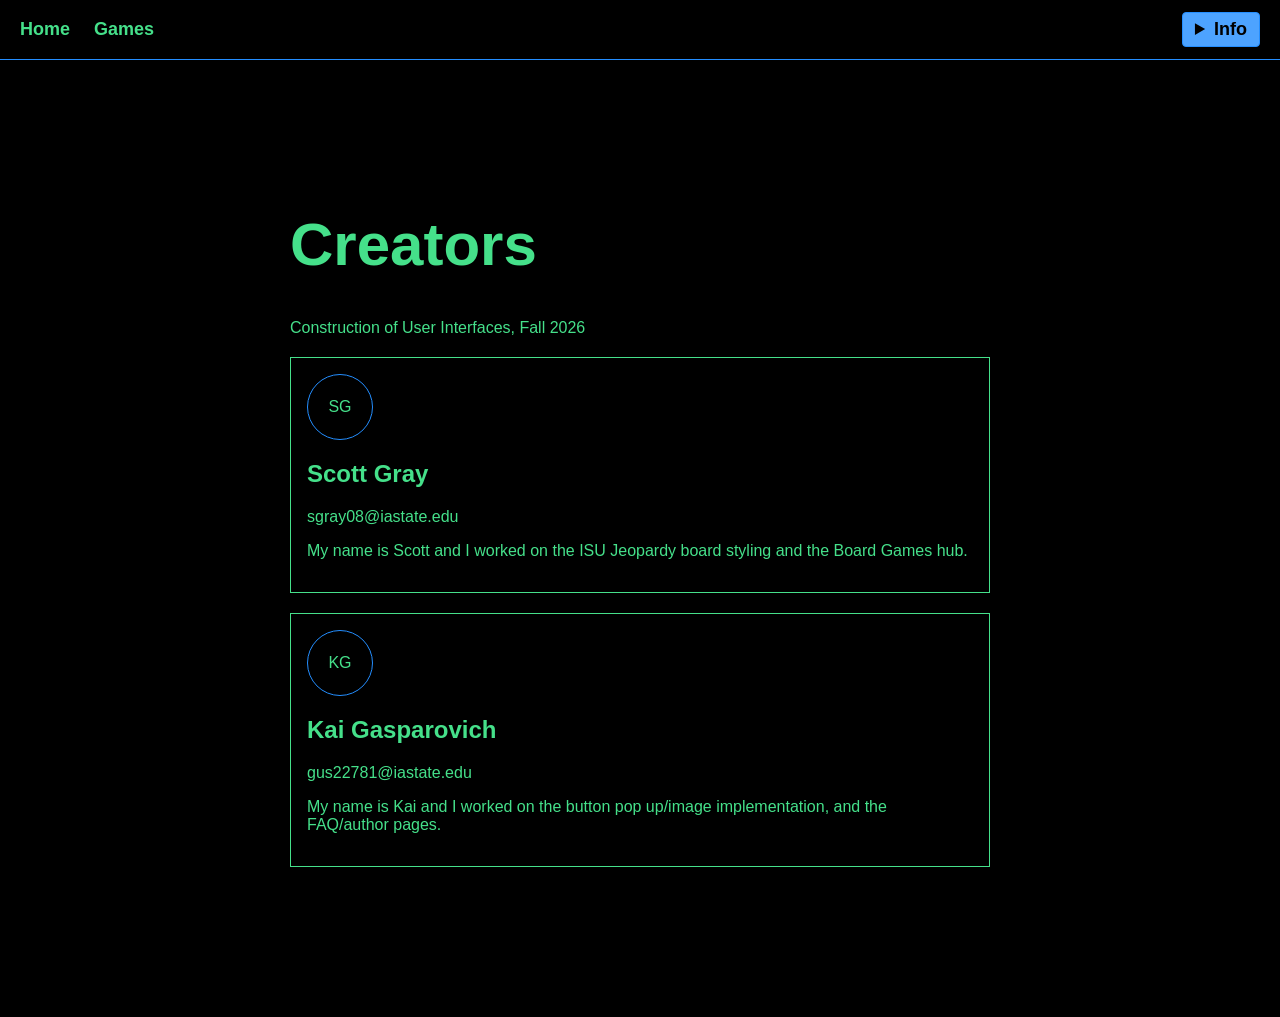
==== author/authors.html @ 19493d52 "ADD: ISU Jeopardy game board project with Board Games hub, leaderboard and FAQ" ====
<!doctype html>
<html lang="en">
<head>
  <meta charset="utf-8">
  <title>Creators</title>
  <link rel="stylesheet" href="../assets/authors.css">
  <link rel="stylesheet" href="../assets/navbar.css">
  <script src="authors.js" defer></script>
</head>
<body>
  <nav class="site-nav" aria-label="Main navigation">
    <a href="../index.html">Home</a>
    <a href="../content/games.html">Games</a>
    <details class="info-menu">
      <summary>Info</summary>
      <div class="info-links">
        <a href="authors.html">Creators</a>
        <a href="../faq/faq.html">FAQ</a>
      </div>
    </details>
  </nav>
  <main>
    <h1 id="pageTitle"></h1>
    <p id="courseName"></p>
    <section id="authors" aria-label="Project creators"></section>
  </main>
</body>
</html>
---- assets/authors.css ----
body {
  --nav-background: #000;
  --nav-color: #45e08a;
  --nav-border: #248eff;
  --nav-button-background: #4da3ff;
  --nav-button-color: #000;
  margin: 0;
  background: #000;
  color: #45e08a;
  font-family: Arial, sans-serif;
}
main {
  width: 700px;
  margin: 150px auto;
}
h1 {
  font-size: 60px;
}
a {
  color: #4da3ff;
}
.author {
  margin: 20px 0;
  padding: 16px;
  border: 1px solid #45e08a;
}
.avatar {
  display: grid;
  width: 64px;
  height: 64px;
  place-items: center;
  border: 1px solid #248eff;
  border-radius: 50%;
}
---- assets/navbar.css ----
.site-nav {
  display: flex;
  align-items: center;
  gap: 24px;
  padding: 12px 20px;
  border-bottom: 1px solid var(--nav-border);
  background: var(--nav-background);
  color: var(--nav-color);
  font-family: Arial, sans-serif;
}

.site-nav a,
.info-menu summary {
  color: var(--nav-color);
  font-size: 18px;
  font-weight: bold;
  text-decoration: none;
}

.info-menu {
  position: relative;
  margin-left: auto;
}

.info-menu summary {
  padding: 6px 12px;
  border: 1px solid var(--nav-border);
  border-radius: 4px;
  background: var(--nav-button-background);
  color: var(--nav-button-color);
  cursor: pointer;
}

.info-links {
  position: absolute;
  right: 0;
  display: none;
  min-width: 130px;
  flex-direction: column;
  padding: 6px;
  border: 1px solid var(--nav-border);
  background: var(--nav-background);
}

.info-menu[open] .info-links {
  display: flex;
}

.info-links a {
  padding: 8px;
}

:focus-visible {
  outline: none;
  box-shadow: none;
}
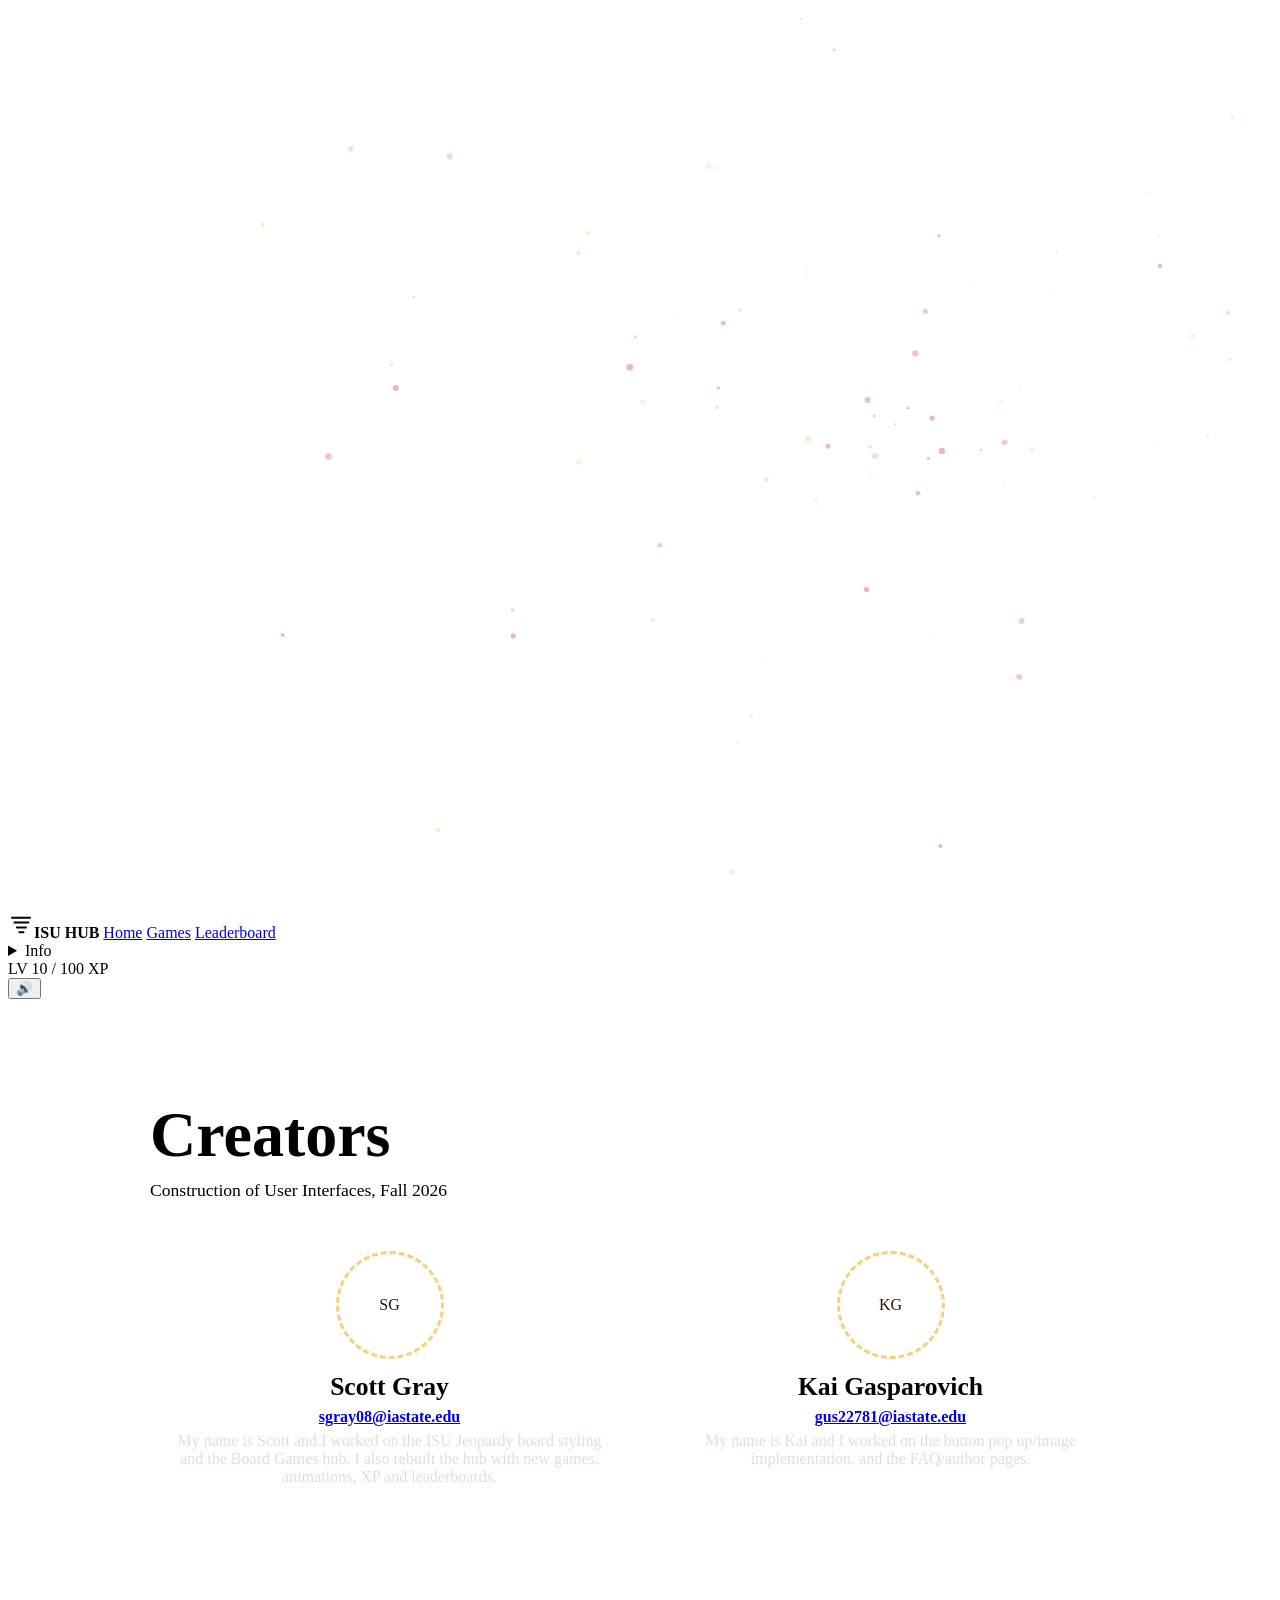
==== commit 26449cf2: "FEAT: restyle FAQ and creators pages for the new hub look" ====
--- a/author/authors.html
+++ b/author/authors.html
@@ -2,27 +2,30 @@
 <html lang="en">
 <head>
   <meta charset="utf-8">
+  <meta name="viewport" content="width=device-width, initial-scale=1">
   <title>Creators</title>
+  <link rel="stylesheet" href="../assets/hub.css">
   <link rel="stylesheet" href="../assets/authors.css">
-  <link rel="stylesheet" href="../assets/navbar.css">
+  <script src="../assets/hub.js" defer></script>
   <script src="authors.js" defer></script>
 </head>
 <body>
   <nav class="site-nav" aria-label="Main navigation">
     <a href="../index.html">Home</a>
     <a href="../content/games.html">Games</a>
+    <a href="../content/leaderboard.html">Leaderboard</a>
     <details class="info-menu">
       <summary>Info</summary>
       <div class="info-links">
-        <a href="authors.html">Creators</a>
+        <a href="authors.html" aria-current="page">Creators</a>
         <a href="../faq/faq.html">FAQ</a>
       </div>
     </details>
   </nav>
-  <main>
-    <h1 id="pageTitle"></h1>
-    <p id="courseName"></p>
-    <section id="authors" aria-label="Project creators"></section>
+  <main class="authors-page">
+    <h1 class="title" id="pageTitle">Creators</h1>
+    <p class="sub" id="courseName"></p>
+    <section id="authors" class="author-grid" aria-label="Project creators"></section>
   </main>
 </body>
 </html>
--- a/assets/authors.css
+++ b/assets/authors.css
@@ -1,34 +1,30 @@
-body {
-  --nav-background: #000;
-  --nav-color: #45e08a;
-  --nav-border: #248eff;
-  --nav-button-background: #4da3ff;
-  --nav-button-color: #000;
-  margin: 0;
-  background: #000;
-  color: #45e08a;
-  font-family: Arial, sans-serif;
+.authors-page { max-width: 980px; margin: 0 auto; padding: clamp(24px, 5vw, 56px) clamp(16px, 4vw, 30px) 80px; }
+.authors-page h1 { font-size: clamp(2.4rem, 6vw, 4rem); margin-bottom: 8px; }
+.sub { margin: 0 0 30px; color: var(--muted); font-size: 1.1rem; }
+
+.author-grid { display: grid; grid-template-columns: repeat(auto-fit, minmax(300px, 1fr)); gap: 22px; perspective: 1200px; }
+
+.author { padding: 28px 24px; text-align: center; }
+.avatar {
+  position: relative;
+  display: grid;
+  place-items: center;
+  width: 92px;
+  height: 92px;
+  margin: 0 auto 16px;
+  border-radius: 50%;
+  font: 900 1.9rem var(--display);
+  color: #2a1500;
+  background: linear-gradient(150deg, var(--gold-hot), var(--cardinal-hot));
 }
-main {
-  width: 700px;
-  margin: 150px auto;
+.avatar::before {
+  content: "";
+  position: absolute;
+  inset: -8px;
+  border-radius: 50%;
+  border: 3px dashed rgba(241, 190, 72, 0.7);
+  animation: spin 14s linear infinite;
 }
-h1 {
-  font-size: 60px;
-}
-a {
-  color: #4da3ff;
-}
-.author {
-  margin: 20px 0;
-  padding: 16px;
-  border: 1px solid #45e08a;
-}
-.avatar {
-  display: grid;
-  width: 64px;
-  height: 64px;
-  place-items: center;
-  border: 1px solid #248eff;
-  border-radius: 50%;
-}
+.author h2 { font-size: 1.6rem; margin-bottom: 4px; }
+.author p { margin: 6px 0; color: #ead9dc; }
+.author a { font-weight: 800; }
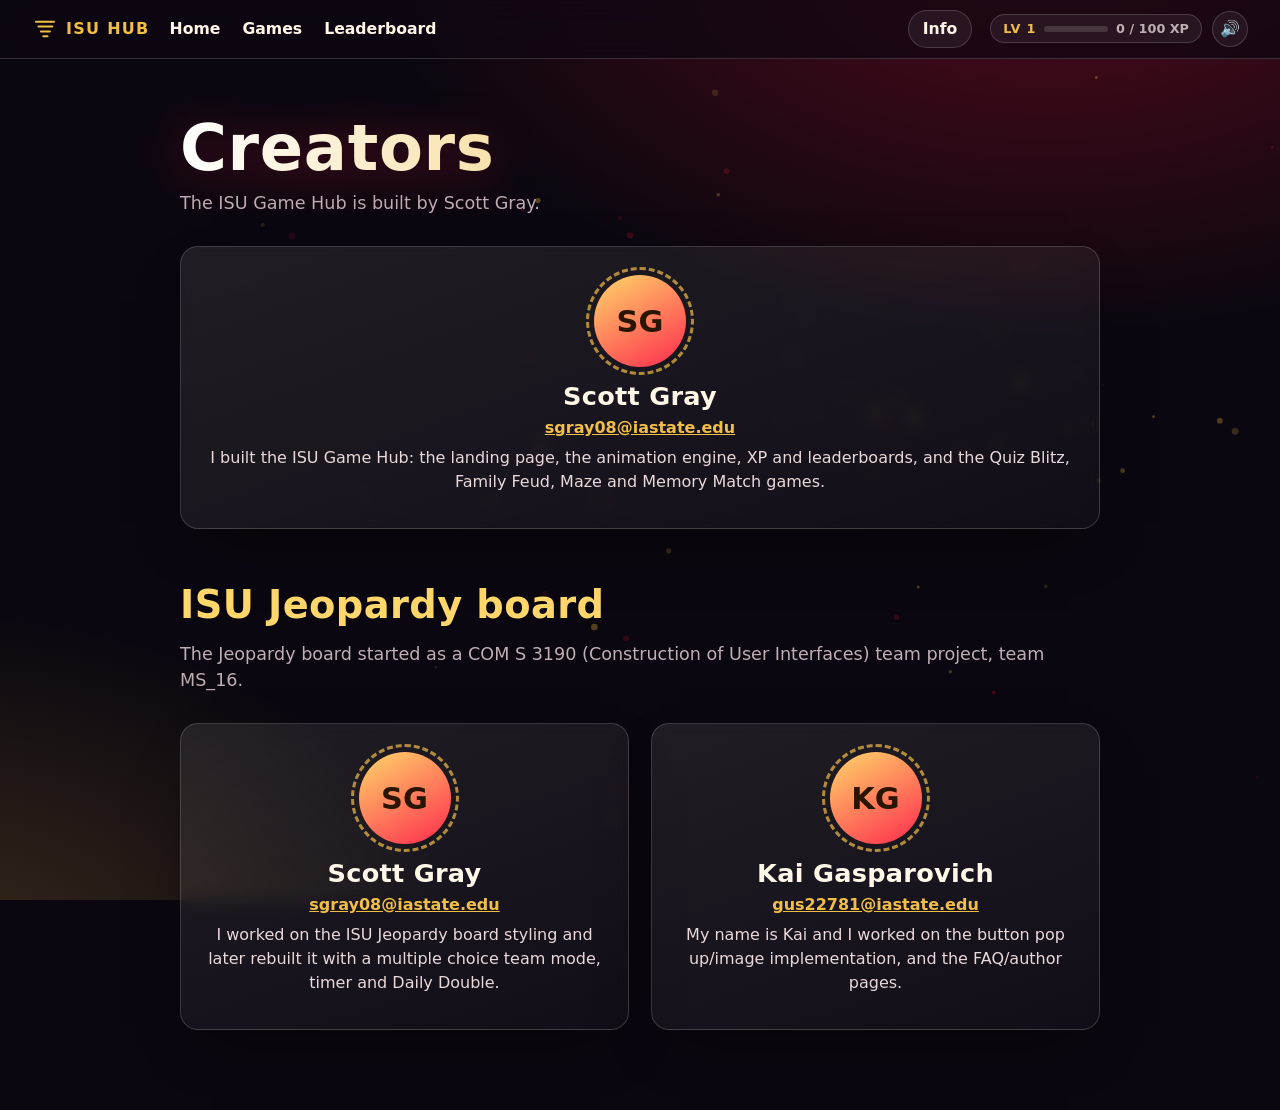
==== commit fae53d31: "REFACTOR: keep team credits on the ISU Jeopardy board and make the hub Scott's" ====
--- a/author/authors.html
+++ b/author/authors.html
@@ -24,8 +24,12 @@
   </nav>
   <main class="authors-page">
     <h1 class="title" id="pageTitle">Creators</h1>
-    <p class="sub" id="courseName"></p>
-    <section id="authors" class="author-grid" aria-label="Project creators"></section>
+    <p class="sub" id="intro"></p>
+    <section id="hubAuthors" class="author-grid" aria-label="Game hub creator"></section>
+
+    <h2 class="board-title" id="boardTitle"></h2>
+    <p class="sub" id="boardIntro"></p>
+    <section id="boardAuthors" class="author-grid" aria-label="ISU Jeopardy board team"></section>
   </main>
 </body>
 </html>
--- a/assets/hub.css
+++ b/assets/hub.css
@@ -0,0 +1,300 @@
+/* ISU Game Hub: shared design system. Cardinal and gold on a deep night background. */
+:root {
+  --bg: #0b0710;
+  --panel: rgba(255, 255, 255, 0.06);
+  --panel-strong: rgba(255, 255, 255, 0.1);
+  --stroke: rgba(255, 255, 255, 0.16);
+  --cardinal: #c8102e;
+  --cardinal-hot: #ff2a4d;
+  --gold: #f1be48;
+  --gold-hot: #ffd76a;
+  --ink: #fff7e8;
+  --muted: #bfaeb4;
+  --good: #38e0a0;
+  --bad: #ff4d6d;
+  --blue: #5aa9ff;
+  --radius: 18px;
+  --font: "Segoe UI", system-ui, -apple-system, Roboto, "Helvetica Neue", Arial, sans-serif;
+  --display: "Arial Black", "Segoe UI Black", Impact, system-ui, sans-serif;
+  --accent: var(--cardinal);
+  --accent2: var(--gold);
+}
+
+*, *::before, *::after { box-sizing: border-box; }
+
+html { color-scheme: dark; }
+
+body {
+  margin: 0;
+  min-height: 100vh;
+  color: var(--ink);
+  font-family: var(--font);
+  line-height: 1.5;
+  background:
+    radial-gradient(1100px 650px at 82% -8%, rgba(200, 16, 46, 0.38), transparent 62%),
+    radial-gradient(900px 600px at -6% 108%, rgba(241, 190, 72, 0.2), transparent 60%),
+    var(--bg);
+  background-attachment: fixed;
+  overflow-x: hidden;
+}
+
+#bg, #fx { position: fixed; inset: 0; pointer-events: none; }
+#bg { z-index: 0; }
+#fx { z-index: 900; }
+
+main, .site-nav { position: relative; z-index: 2; }
+
+h1, h2, h3 { font-family: var(--display); line-height: 1.05; letter-spacing: 0.01em; margin: 0 0 0.4em; }
+
+a { color: var(--gold); }
+
+:focus-visible { outline: 3px solid var(--gold); outline-offset: 3px; border-radius: 6px; }
+
+.sr-only { position: absolute; width: 1px; height: 1px; overflow: hidden; clip: rect(0 0 0 0); white-space: nowrap; }
+
+.title {
+  background: linear-gradient(90deg, #fff, var(--gold), var(--cardinal-hot), var(--gold), #fff);
+  background-size: 300% 100%;
+  -webkit-background-clip: text;
+  background-clip: text;
+  color: transparent;
+  animation: shift 7s linear infinite;
+  text-shadow: none;
+  filter: drop-shadow(0 6px 24px rgba(200, 16, 46, 0.45));
+}
+
+.ch { display: inline-block; will-change: transform; }
+/* Per-letter gradient: stays visible while each letter is animated on its own. */
+.title .ch {
+  background: linear-gradient(180deg, #fff 6%, var(--gold-hot) 48%, var(--cardinal-hot) 100%);
+  -webkit-background-clip: text;
+  background-clip: text;
+  color: transparent;
+}
+
+/* ----------------------------------------------------------------- nav */
+.site-nav {
+  position: sticky;
+  top: 0;
+  z-index: 50;
+  display: flex;
+  align-items: center;
+  flex-wrap: wrap;
+  gap: 6px 18px;
+  padding: 10px clamp(14px, 3vw, 32px);
+  background: rgba(14, 7, 18, 0.72);
+  backdrop-filter: blur(14px);
+  border-bottom: 1px solid var(--stroke);
+}
+
+.site-nav .brand { display: inline-flex; align-items: center; gap: 8px; color: var(--gold); font-family: var(--display); letter-spacing: 0.08em; }
+.site-nav .brand svg { animation: wobble 4s ease-in-out infinite; }
+
+.site-nav a, .info-menu summary {
+  color: var(--ink);
+  font-weight: 700;
+  font-size: 0.98rem;
+  text-decoration: none;
+  position: relative;
+  padding: 6px 2px;
+}
+
+.site-nav > a::after {
+  content: "";
+  position: absolute;
+  left: 0; right: 0; bottom: 0;
+  height: 2px;
+  background: linear-gradient(90deg, var(--cardinal-hot), var(--gold));
+  transform: scaleX(0);
+  transform-origin: left;
+  transition: transform 0.3s cubic-bezier(0.16, 1, 0.3, 1);
+}
+.site-nav > a:hover::after, .site-nav > a[aria-current="page"]::after { transform: scaleX(1); }
+
+.info-menu { position: relative; margin-left: auto; }
+.info-menu summary {
+  cursor: pointer;
+  list-style: none;
+  padding: 6px 14px;
+  border: 1px solid var(--stroke);
+  border-radius: 999px;
+  background: var(--panel);
+}
+.info-menu summary::-webkit-details-marker { display: none; }
+.info-links {
+  position: absolute;
+  right: 0;
+  top: calc(100% + 8px);
+  display: none;
+  min-width: 150px;
+  flex-direction: column;
+  padding: 6px;
+  border: 1px solid var(--stroke);
+  border-radius: 14px;
+  background: rgba(20, 9, 24, 0.96);
+  box-shadow: 0 20px 50px rgba(0, 0, 0, 0.5);
+}
+.info-menu[open] .info-links { display: flex; animation: drop 0.25s cubic-bezier(0.16, 1, 0.3, 1); }
+.info-links a { padding: 9px 12px; border-radius: 10px; }
+.info-links a:hover { background: var(--panel-strong); }
+
+.nav-right { display: flex; align-items: center; gap: 10px; }
+.lvl { display: inline-flex; align-items: center; gap: 8px; padding: 4px 12px; border: 1px solid var(--stroke); border-radius: 999px; background: var(--panel); font-size: 0.8rem; font-weight: 800; }
+.lvl-n { color: var(--gold); letter-spacing: 0.06em; }
+.lvl-bar { width: 64px; height: 6px; border-radius: 99px; background: rgba(255, 255, 255, 0.14); overflow: hidden; }
+.lvl-bar i { display: block; height: 100%; transform-origin: left; transform: scaleX(0); background: linear-gradient(90deg, var(--cardinal-hot), var(--gold)); transition: transform 0.8s cubic-bezier(0.16, 1, 0.3, 1); }
+.lvl-xp { color: var(--muted); font-weight: 600; }
+.mute { border: 1px solid var(--stroke); border-radius: 999px; background: var(--panel); color: var(--ink); width: 36px; height: 36px; cursor: pointer; font-size: 1rem; }
+.mute:hover { background: var(--panel-strong); }
+
+@media (max-width: 720px) {
+  .lvl-xp, .lvl-bar { display: none; }
+  .site-nav { gap: 4px 12px; }
+}
+
+/* -------------------------------------------------------------- buttons */
+.btn {
+  --c1: var(--cardinal);
+  --c2: var(--cardinal-hot);
+  position: relative;
+  display: inline-flex;
+  align-items: center;
+  justify-content: center;
+  gap: 0.5em;
+  padding: 0.8em 1.4em;
+  border-radius: 14px;
+  border: 1px solid rgba(255, 255, 255, 0.28);
+  background: linear-gradient(180deg, var(--c2), var(--c1));
+  color: #fff;
+  font: 800 1rem var(--font);
+  letter-spacing: 0.02em;
+  text-decoration: none;
+  cursor: pointer;
+  overflow: hidden;
+  box-shadow: 0 10px 26px -10px var(--c1), inset 0 1px 0 rgba(255, 255, 255, 0.35);
+  transition: transform 0.18s, box-shadow 0.25s, filter 0.2s;
+}
+.btn::after {
+  content: "";
+  position: absolute;
+  inset: 0;
+  background: linear-gradient(105deg, transparent 35%, rgba(255, 255, 255, 0.4) 50%, transparent 65%);
+  transform: translateX(-130%);
+  transition: transform 0.7s;
+  pointer-events: none;
+}
+.btn:hover:not(:disabled)::after { transform: translateX(130%); }
+.btn:hover:not(:disabled) { transform: translateY(-2px) scale(1.02); box-shadow: 0 16px 34px -10px var(--c1), inset 0 1px 0 rgba(255, 255, 255, 0.4); }
+.btn:active:not(:disabled) { transform: translateY(1px) scale(0.98); }
+.btn.gold { --c1: #d99a12; --c2: var(--gold-hot); color: #2a1500; }
+.btn.ghost { background: var(--panel); box-shadow: none; border-color: var(--stroke); }
+.btn.ghost:hover:not(:disabled) { background: var(--panel-strong); box-shadow: none; }
+.btn.big { font-size: 1.25rem; padding: 0.9em 2em; border-radius: 18px; }
+.btn:disabled { opacity: 0.45; cursor: not-allowed; filter: grayscale(0.4); }
+
+/* ---------------------------------------------------------------- cards */
+.card {
+  position: relative;
+  border: 1px solid var(--stroke);
+  border-radius: var(--radius);
+  background: linear-gradient(160deg, rgba(255, 255, 255, 0.09), rgba(255, 255, 255, 0.03));
+  backdrop-filter: blur(8px);
+  box-shadow: 0 24px 60px -30px rgba(0, 0, 0, 0.8);
+}
+
+.tilt {
+  transform: perspective(900px) rotateX(var(--rx, 0deg)) rotateY(var(--ry, 0deg)) scale(var(--s, 1));
+  transition: transform 0.18s ease-out, box-shadow 0.3s;
+  transform-style: preserve-3d;
+}
+.tilt::after {
+  content: "";
+  position: absolute;
+  inset: 0;
+  border-radius: inherit;
+  pointer-events: none;
+  background: radial-gradient(circle at var(--mx, 50%) var(--my, 0%), rgba(255, 255, 255, 0.22), transparent 55%);
+  opacity: 0;
+  transition: opacity 0.25s;
+}
+.tilt:hover::after { opacity: 1; }
+
+.chip {
+  display: inline-block;
+  padding: 3px 11px;
+  border-radius: 999px;
+  border: 1px solid var(--stroke);
+  background: var(--panel);
+  color: var(--muted);
+  font-size: 0.78rem;
+  font-weight: 800;
+  letter-spacing: 0.06em;
+  text-transform: uppercase;
+}
+.chip.hot { color: #2a1500; background: linear-gradient(180deg, var(--gold-hot), #d99a12); border-color: transparent; }
+.chip.live { color: #062b1c; background: linear-gradient(180deg, #7ff3c4, var(--good)); border-color: transparent; }
+
+/* --------------------------------------------------------------- dialogs */
+dialog {
+  border: 1px solid rgba(241, 190, 72, 0.35);
+  border-radius: 26px;
+  padding: 0;
+  color: var(--ink);
+  background: linear-gradient(160deg, rgba(48, 14, 26, 0.97), rgba(14, 8, 20, 0.97));
+  box-shadow: 0 50px 140px -20px rgba(200, 16, 46, 0.6);
+  max-width: min(760px, calc(100vw - 20px));
+  width: 100%;
+}
+dialog::backdrop { background: rgba(5, 2, 8, 0.72); backdrop-filter: blur(7px); }
+
+/* ---------------------------------------------------------------- tables */
+.table { width: 100%; border-collapse: separate; border-spacing: 0 8px; font-size: 1.05rem; }
+.table th { text-align: left; padding: 6px 16px; color: var(--muted); font-size: 0.8rem; letter-spacing: 0.1em; text-transform: uppercase; }
+.table td { padding: 14px 16px; background: var(--panel); border-block: 1px solid var(--stroke); }
+.table td:first-child { border-left: 1px solid var(--stroke); border-radius: 14px 0 0 14px; }
+.table td:last-child { border-right: 1px solid var(--stroke); border-radius: 0 14px 14px 0; }
+
+/* ------------------------------------------------------------ fx elements */
+.flash { position: fixed; inset: 0; z-index: 950; pointer-events: none; }
+.wipe {
+  position: fixed;
+  inset: 0;
+  z-index: 9999;
+  pointer-events: none;
+  transform: translateX(-101%);
+  background: linear-gradient(100deg, var(--cardinal) 0 52%, var(--gold) 52% 100%);
+}
+.floater { position: fixed; z-index: 960; pointer-events: none; font: 900 1.8rem var(--display); text-shadow: 0 4px 18px rgba(0, 0, 0, 0.7); }
+.banner {
+  position: fixed;
+  inset: 0;
+  z-index: 940;
+  display: grid;
+  place-content: center;
+  justify-items: center;
+  gap: 8px;
+  pointer-events: none;
+  text-align: center;
+  background: radial-gradient(circle at center, rgba(0, 0, 0, 0.62), transparent 70%);
+}
+.banner strong { font: 900 clamp(2.6rem, 9vw, 6.5rem) var(--display); color: var(--gold); text-shadow: 0 6px 0 var(--cardinal), 0 20px 50px rgba(200, 16, 46, 0.8); }
+.banner span { font-weight: 800; font-size: clamp(1rem, 2.6vw, 1.6rem); letter-spacing: 0.12em; text-transform: uppercase; }
+
+#toasts { position: fixed; right: 16px; bottom: 16px; z-index: 970; display: grid; gap: 8px; pointer-events: none; }
+.toast { padding: 10px 16px; border-radius: 14px; background: rgba(20, 9, 24, 0.94); border: 1px solid rgba(241, 190, 72, 0.5); color: var(--gold-hot); font-weight: 800; box-shadow: 0 14px 40px rgba(0, 0, 0, 0.5); }
+
+/* ------------------------------------------------------------- keyframes */
+@keyframes shift { to { background-position: 300% 0; } }
+@keyframes wobble { 0%, 100% { transform: rotate(-8deg); } 50% { transform: rotate(8deg); } }
+@keyframes drop { from { opacity: 0; transform: translateY(-8px) scale(0.97); } }
+@keyframes floaty { 0%, 100% { transform: translateY(0); } 50% { transform: translateY(-10px); } }
+@keyframes glow { 0%, 100% { box-shadow: 0 0 18px -2px var(--accent); } 50% { box-shadow: 0 0 46px 4px var(--accent); } }
+@keyframes popin { from { opacity: 0; transform: translateY(26px) scale(0.92); } to { opacity: 1; transform: none; } }
+@keyframes spin { to { transform: rotate(360deg); } }
+@keyframes flicker { 0%, 100% { opacity: 1; } 46% { opacity: 1; } 48% { opacity: 0.4; } 50% { opacity: 1; } 54% { opacity: 0.6; } 56% { opacity: 1; } }
+
+.popin { animation: popin 0.7s cubic-bezier(0.34, 1.4, 0.64, 1) both; animation-delay: calc(var(--i, 0) * 70ms); }
+
+@media (prefers-reduced-motion: reduce) {
+  *, *::before, *::after { animation-duration: 0.01ms !important; animation-iteration-count: 1 !important; transition-duration: 0.01ms !important; scroll-behavior: auto !important; }
+}
--- a/assets/authors.css
+++ b/assets/authors.css
@@ -25,6 +25,7 @@
   border: 3px dashed rgba(241, 190, 72, 0.7);
   animation: spin 14s linear infinite;
 }
-.author h2 { font-size: 1.6rem; margin-bottom: 4px; }
+.author h3 { font-size: 1.6rem; margin-bottom: 4px; }
+.board-title { margin-top: 56px; font-size: clamp(1.6rem, 4vw, 2.4rem); color: var(--gold-hot); }
 .author p { margin: 6px 0; color: #ead9dc; }
 .author a { font-weight: 800; }
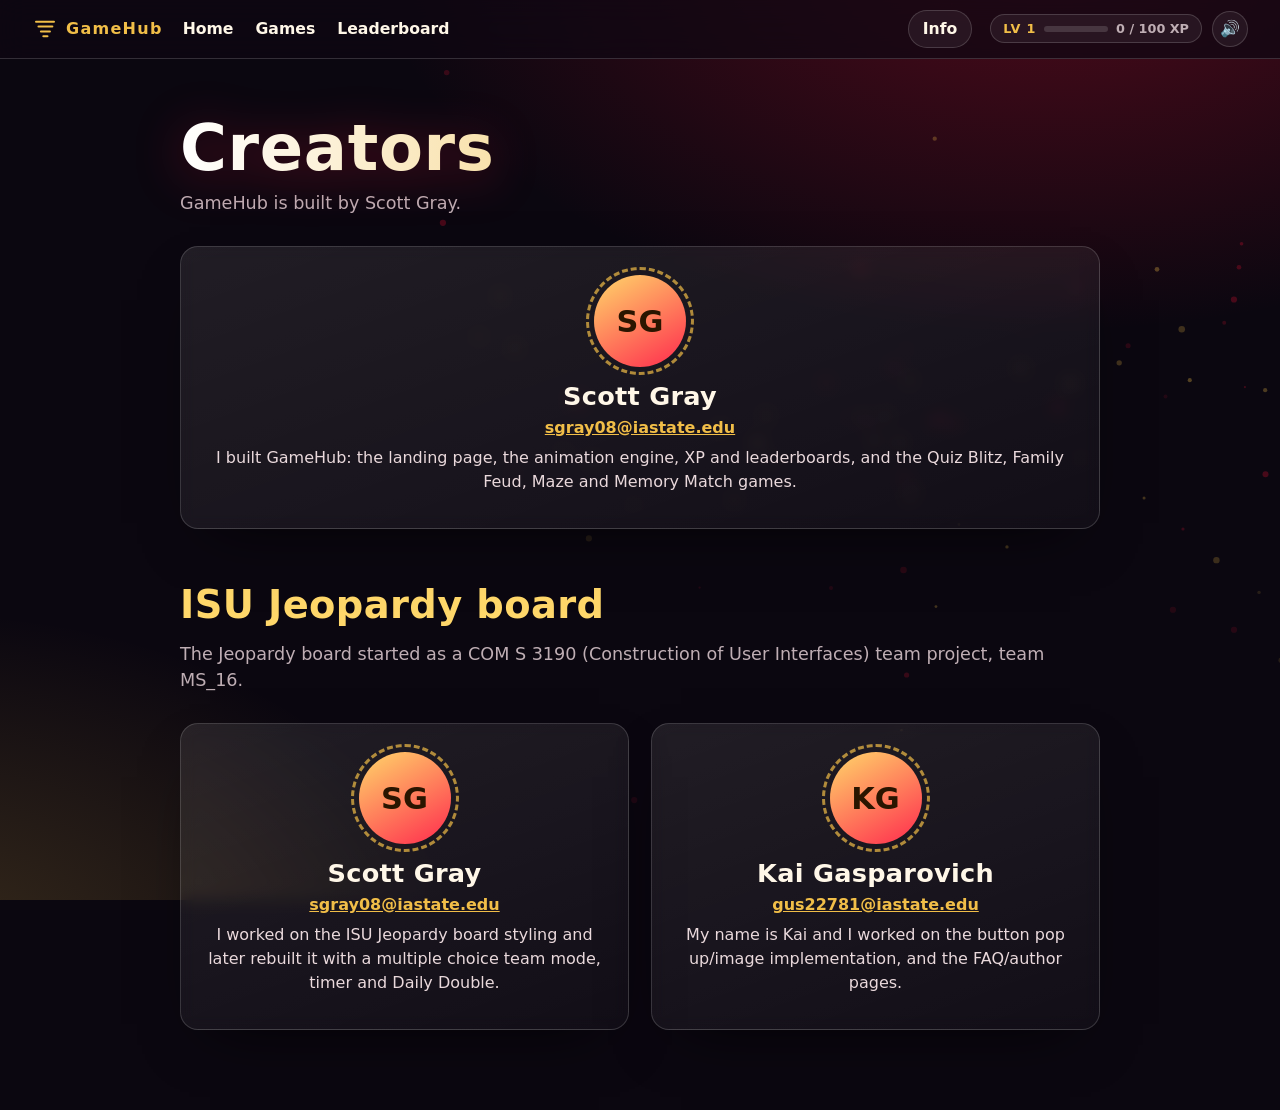
==== commit 36bcd855: "FIX: add a version query to asset links so browsers drop the cached ISU HUB brand" ====
--- a/author/authors.html
+++ b/author/authors.html
@@ -4,10 +4,10 @@
   <meta charset="utf-8">
   <meta name="viewport" content="width=device-width, initial-scale=1">
   <title>Creators</title>
-  <link rel="stylesheet" href="../assets/hub.css">
-  <link rel="stylesheet" href="../assets/authors.css">
-  <script src="../assets/hub.js" defer></script>
-  <script src="authors.js" defer></script>
+  <link rel="stylesheet" href="../assets/hub.css?v=20261110b">
+  <link rel="stylesheet" href="../assets/authors.css?v=20261110b">
+  <script src="../assets/hub.js?v=20261110b" defer></script>
+  <script src="authors.js?v=20261110b" defer></script>
 </head>
 <body>
   <nav class="site-nav" aria-label="Main navigation">
--- a/assets/hub.css
+++ b/assets/hub.css
@@ -1,4 +1,4 @@
-/* ISU Game Hub: shared design system. Cardinal and gold on a deep night background. */
+/* GameHub: shared design system. Cardinal and gold on a deep night background. */
 :root {
   --bg: #0b0710;
   --panel: rgba(255, 255, 255, 0.06);
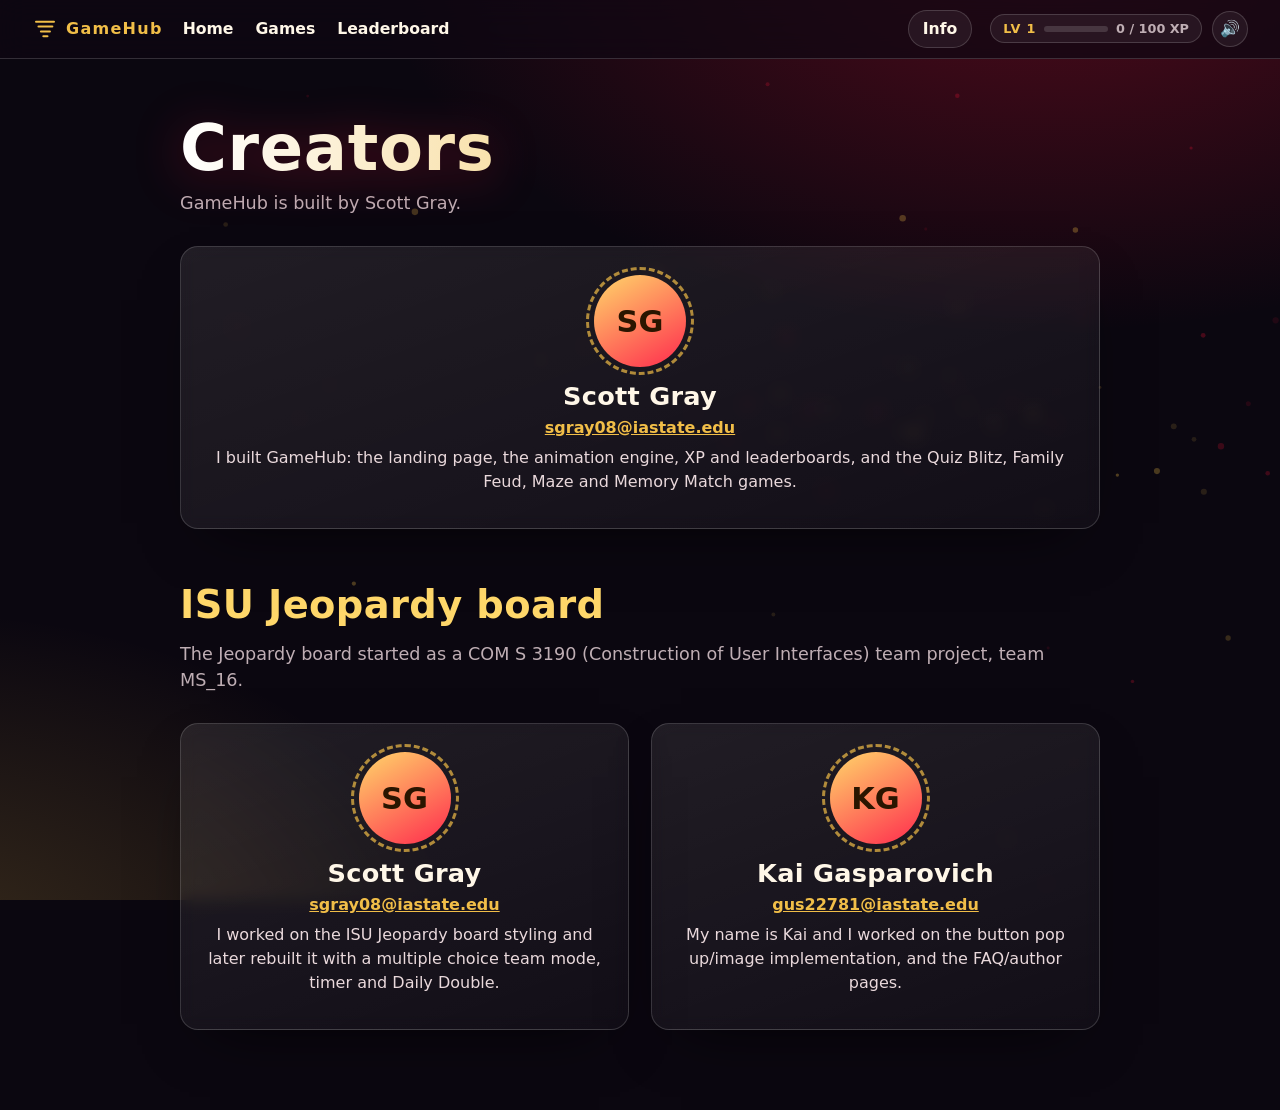
==== commit 3e184fde: "FIX: bump asset version so browsers load the new transition script" ====
--- a/author/authors.html
+++ b/author/authors.html
@@ -4,10 +4,10 @@
   <meta charset="utf-8">
   <meta name="viewport" content="width=device-width, initial-scale=1">
   <title>Creators</title>
-  <link rel="stylesheet" href="../assets/hub.css?v=20261110b">
-  <link rel="stylesheet" href="../assets/authors.css?v=20261110b">
-  <script src="../assets/hub.js?v=20261110b" defer></script>
-  <script src="authors.js?v=20261110b" defer></script>
+  <link rel="stylesheet" href="../assets/hub.css?v=20261110c">
+  <link rel="stylesheet" href="../assets/authors.css?v=20261110c">
+  <script src="../assets/hub.js?v=20261110c" defer></script>
+  <script src="authors.js?v=20261110c" defer></script>
 </head>
 <body>
   <nav class="site-nav" aria-label="Main navigation">
